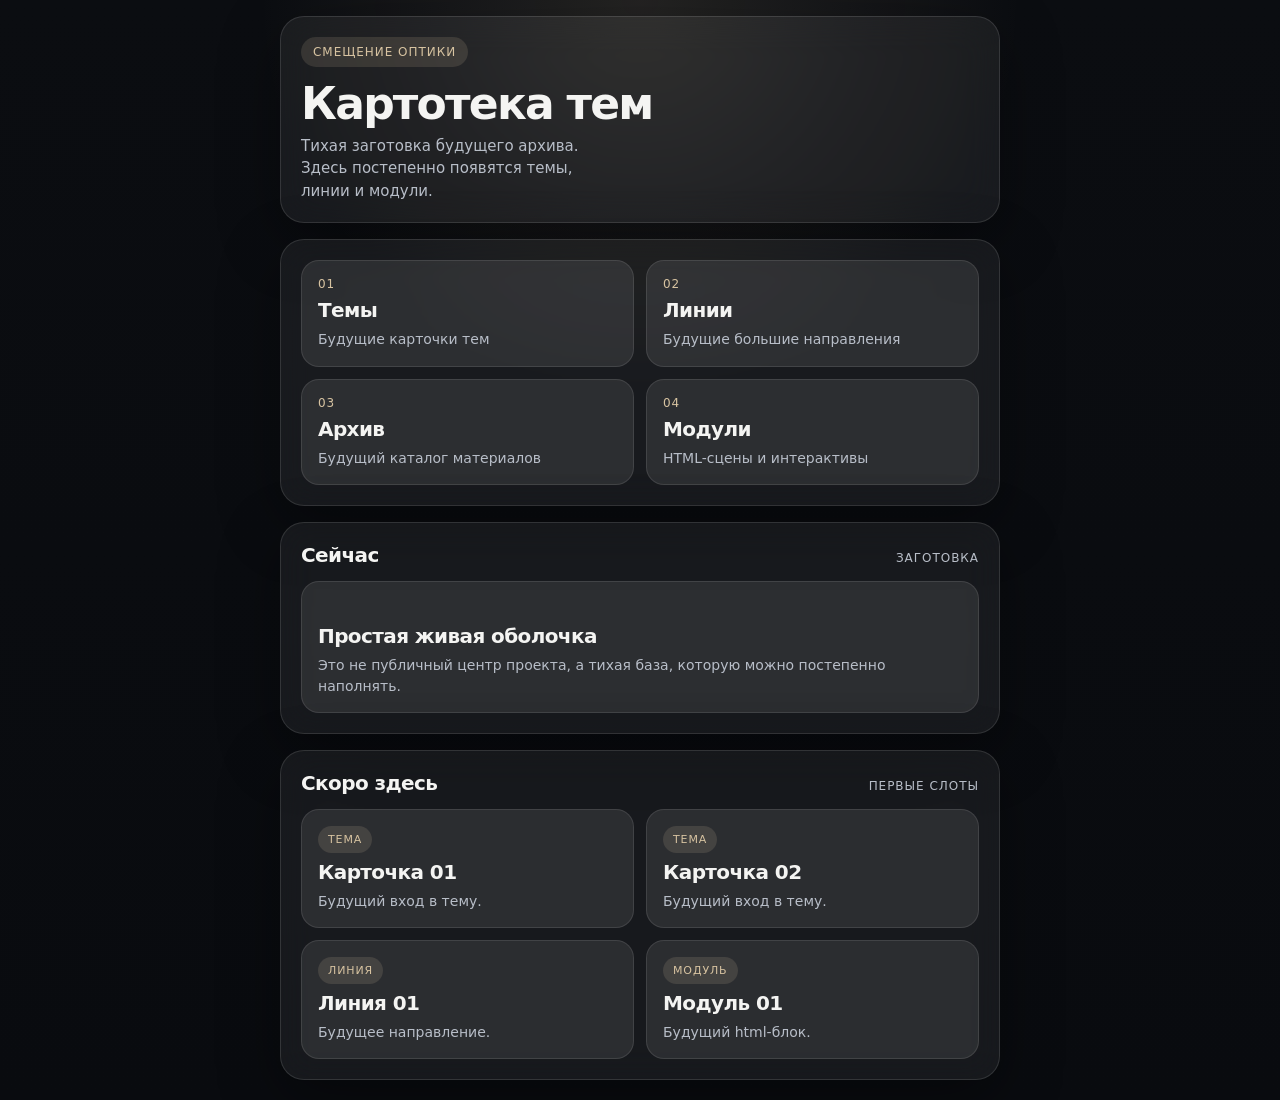
==== index.html @ 25869481 "Add initial Optika mobile-first site shell" ====
<!DOCTYPE html>
<html lang="ru">
<head>
  <meta charset="UTF-8" />
  <meta name="viewport" content="width=device-width, initial-scale=1.0, viewport-fit=cover" />
  <title>Смещение оптики</title>
  <meta name="description" content="Заготовка картотеки тем проекта Смещение оптики." />
  <link rel="stylesheet" href="assets/styles.css" />
</head>
<body>
  <div class="app-shell">
    <header class="hero">
      <div class="hero__badge">СМЕЩЕНИЕ ОПТИКИ</div>
      <h1>Картотека тем</h1>
      <p class="hero__text">Тихая заготовка будущего архива. Здесь постепенно появятся темы, линии и модули.</p>
    </header>
    <main class="stack">
      <section class="panel panel--nav">
        <a class="nav-card" href="themes.html"><span class="nav-card__kicker">01</span><strong>Темы</strong><span>Будущие карточки тем</span></a>
        <a class="nav-card" href="lines.html"><span class="nav-card__kicker">02</span><strong>Линии</strong><span>Будущие большие направления</span></a>
        <a class="nav-card" href="archive.html"><span class="nav-card__kicker">03</span><strong>Архив</strong><span>Будущий каталог материалов</span></a>
        <a class="nav-card" href="modules.html"><span class="nav-card__kicker">04</span><strong>Модули</strong><span>HTML-сцены и интерактивы</span></a>
      </section>
      <section class="panel">
        <div class="section-head"><h2>Сейчас</h2><span>Заготовка</span></div>
        <div class="placeholder-card placeholder-card--wide"><strong>Простая живая оболочка</strong><p>Это не публичный центр проекта, а тихая база, которую можно постепенно наполнять.</p></div>
      </section>
      <section class="panel">
        <div class="section-head"><h2>Скоро здесь</h2><span>Первые слоты</span></div>
        <div class="grid grid--2">
          <article class="placeholder-card"><span class="tag">ТЕМА</span><strong>Карточка 01</strong><p>Будущий вход в тему.</p></article>
          <article class="placeholder-card"><span class="tag">ТЕМА</span><strong>Карточка 02</strong><p>Будущий вход в тему.</p></article>
          <article class="placeholder-card"><span class="tag">ЛИНИЯ</span><strong>Линия 01</strong><p>Будущее направление.</p></article>
          <article class="placeholder-card"><span class="tag">МОДУЛЬ</span><strong>Модуль 01</strong><p>Будущий html-блок.</p></article>
        </div>
      </section>
    </main>
  </div>
  <script src="assets/app.js"></script>
</body>
</html>
---- assets/styles.css ----
:root {
  --bg: #0a0c10;
  --panel: rgba(255,255,255,0.06);
  --panel-strong: rgba(255,255,255,0.09);
  --border: rgba(255,255,255,0.12);
  --text: #f4f4f2;
  --muted: #b8bec8;
  --accent: #d7c3a1;
  --tag: rgba(215,195,161,0.14);
  --shadow: 0 18px 60px rgba(0,0,0,0.35);
  --radius: 24px;
  --radius-sm: 18px;
  --max: 720px;
}
* { box-sizing: border-box; }
html, body {
  margin: 0;
  min-height: 100%;
  background: radial-gradient(circle at top, rgba(215,195,161,0.12), transparent 30%), linear-gradient(180deg, #0b0d11 0%, #090b0f 100%);
  color: var(--text);
  font-family: Inter, ui-sans-serif, system-ui, -apple-system, BlinkMacSystemFont, "Segoe UI", sans-serif;
}
a { color: inherit; text-decoration: none; }
body { padding: max(16px, env(safe-area-inset-top)) 16px max(20px, env(safe-area-inset-bottom)); }
.app-shell { width: 100%; max-width: var(--max); margin: 0 auto; }
.hero, .panel {
  backdrop-filter: blur(18px);
  -webkit-backdrop-filter: blur(18px);
  background: var(--panel);
  border: 1px solid var(--border);
  border-radius: var(--radius);
  box-shadow: var(--shadow);
}
.hero { padding: 22px 20px; margin-bottom: 16px; }
.hero__badge {
  display: inline-flex; padding: 8px 12px; border-radius: 999px; background: var(--tag); color: var(--accent);
  font-size: 12px; letter-spacing: 0.08em; text-transform: uppercase;
}
.hero h1 { margin: 16px 0 10px; font-size: clamp(30px, 8vw, 44px); line-height: 0.95; letter-spacing: -0.04em; }
.hero__text { margin: 0; color: var(--muted); font-size: 15px; line-height: 1.5; max-width: 34ch; }
.stack { display: grid; gap: 16px; }
.panel { padding: 16px; }
.panel--nav { display: grid; gap: 12px; }
.nav-card, .placeholder-card {
  display: grid; gap: 8px; padding: 16px; border-radius: var(--radius-sm);
  border: 1px solid rgba(255,255,255,0.1); background: var(--panel-strong);
}
.nav-card strong, .placeholder-card strong { font-size: 20px; line-height: 1.1; letter-spacing: -0.03em; }
.nav-card span:last-child, .placeholder-card p { color: var(--muted); font-size: 14px; line-height: 1.45; margin: 0; }
.nav-card__kicker { color: var(--accent); font-size: 12px; letter-spacing: 0.08em; text-transform: uppercase; }
.section-head { display: flex; justify-content: space-between; align-items: baseline; gap: 12px; margin-bottom: 14px; }
.section-head h2 { margin: 0; font-size: 20px; letter-spacing: -0.03em; }
.section-head span { color: var(--muted); font-size: 12px; text-transform: uppercase; letter-spacing: 0.08em; }
.grid { display: grid; gap: 12px; }
.grid--2 { grid-template-columns: 1fr; }
.placeholder-card--wide { min-height: 132px; align-content: end; }
.tag { width: fit-content; padding: 7px 10px; border-radius: 999px; background: var(--tag); color: var(--accent); font-size: 11px; letter-spacing: 0.08em; text-transform: uppercase; }
.page-top { display: flex; align-items: center; justify-content: space-between; gap: 12px; margin-bottom: 16px; }
.back-link { color: var(--muted); font-size: 14px; }
.page-title { margin: 0; font-size: clamp(26px, 7vw, 36px); letter-spacing: -0.04em; }
.page-text { margin: 6px 0 0; color: var(--muted); font-size: 14px; line-height: 1.45; }
@media (min-width: 700px) {
  body { padding-left: 20px; padding-right: 20px; }
  .grid--2 { grid-template-columns: 1fr 1fr; }
  .panel--nav { grid-template-columns: 1fr 1fr; }
  .hero, .panel { padding: 20px; }
}
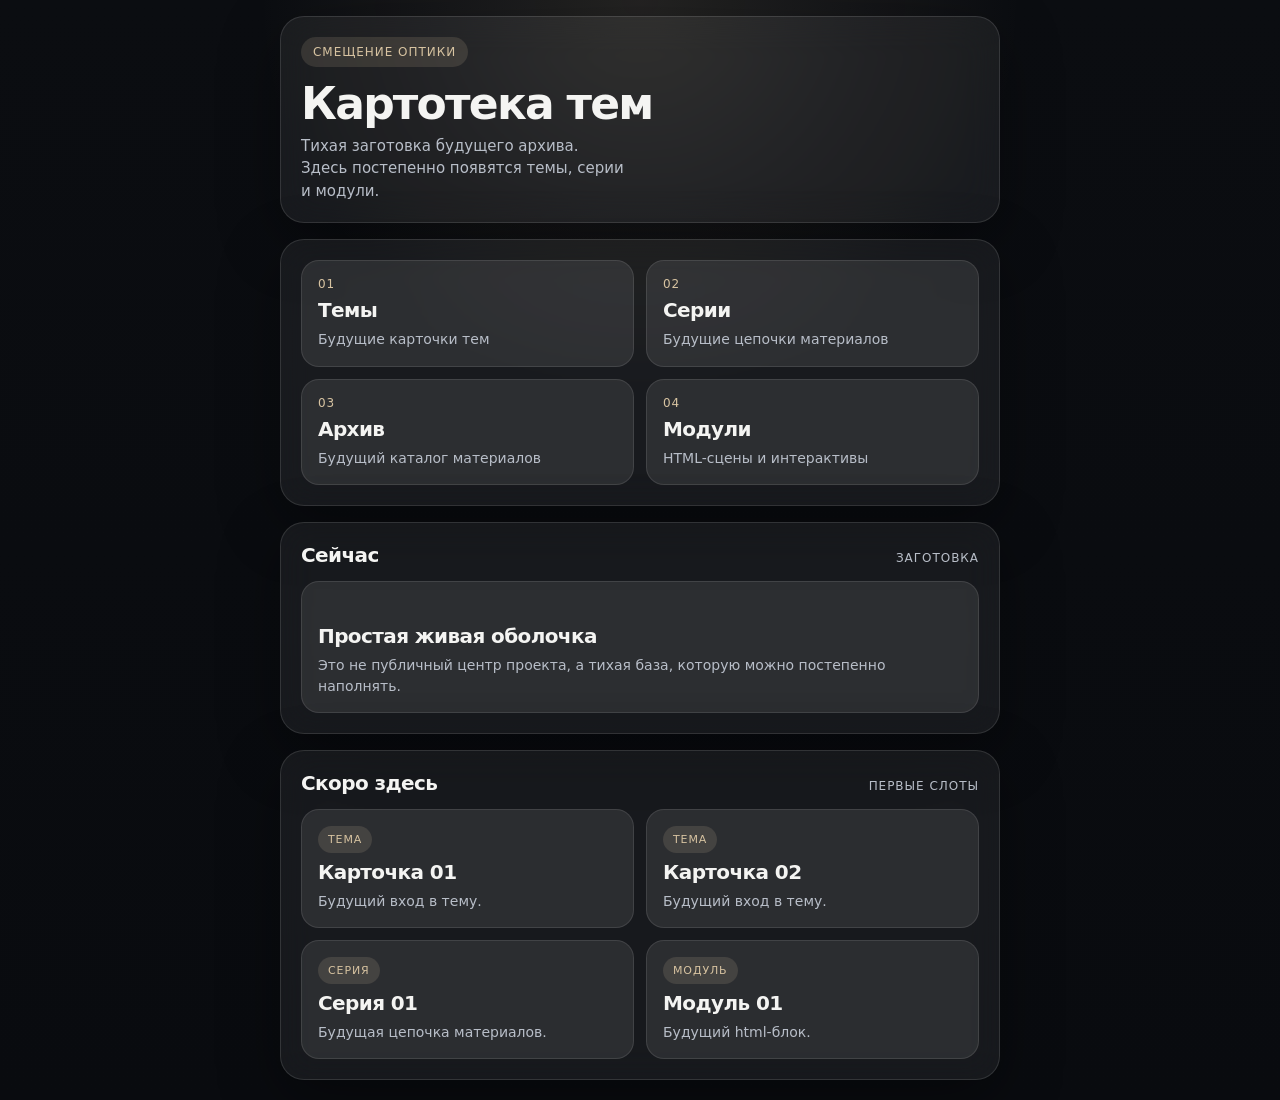
==== commit a8c72a25: "Rename lines section to series" ====
--- a/index.html
+++ b/index.html
@@ -12,12 +12,12 @@
     <header class="hero">
       <div class="hero__badge">СМЕЩЕНИЕ ОПТИКИ</div>
       <h1>Картотека тем</h1>
-      <p class="hero__text">Тихая заготовка будущего архива. Здесь постепенно появятся темы, линии и модули.</p>
+      <p class="hero__text">Тихая заготовка будущего архива. Здесь постепенно появятся темы, серии и модули.</p>
     </header>
     <main class="stack">
       <section class="panel panel--nav">
         <a class="nav-card" href="themes.html"><span class="nav-card__kicker">01</span><strong>Темы</strong><span>Будущие карточки тем</span></a>
-        <a class="nav-card" href="lines.html"><span class="nav-card__kicker">02</span><strong>Линии</strong><span>Будущие большие направления</span></a>
+        <a class="nav-card" href="lines.html"><span class="nav-card__kicker">02</span><strong>Серии</strong><span>Будущие цепочки материалов</span></a>
         <a class="nav-card" href="archive.html"><span class="nav-card__kicker">03</span><strong>Архив</strong><span>Будущий каталог материалов</span></a>
         <a class="nav-card" href="modules.html"><span class="nav-card__kicker">04</span><strong>Модули</strong><span>HTML-сцены и интерактивы</span></a>
       </section>
@@ -30,7 +30,7 @@
         <div class="grid grid--2">
           <article class="placeholder-card"><span class="tag">ТЕМА</span><strong>Карточка 01</strong><p>Будущий вход в тему.</p></article>
           <article class="placeholder-card"><span class="tag">ТЕМА</span><strong>Карточка 02</strong><p>Будущий вход в тему.</p></article>
-          <article class="placeholder-card"><span class="tag">ЛИНИЯ</span><strong>Линия 01</strong><p>Будущее направление.</p></article>
+          <article class="placeholder-card"><span class="tag">СЕРИЯ</span><strong>Серия 01</strong><p>Будущая цепочка материалов.</p></article>
           <article class="placeholder-card"><span class="tag">МОДУЛЬ</span><strong>Модуль 01</strong><p>Будущий html-блок.</p></article>
         </div>
       </section>
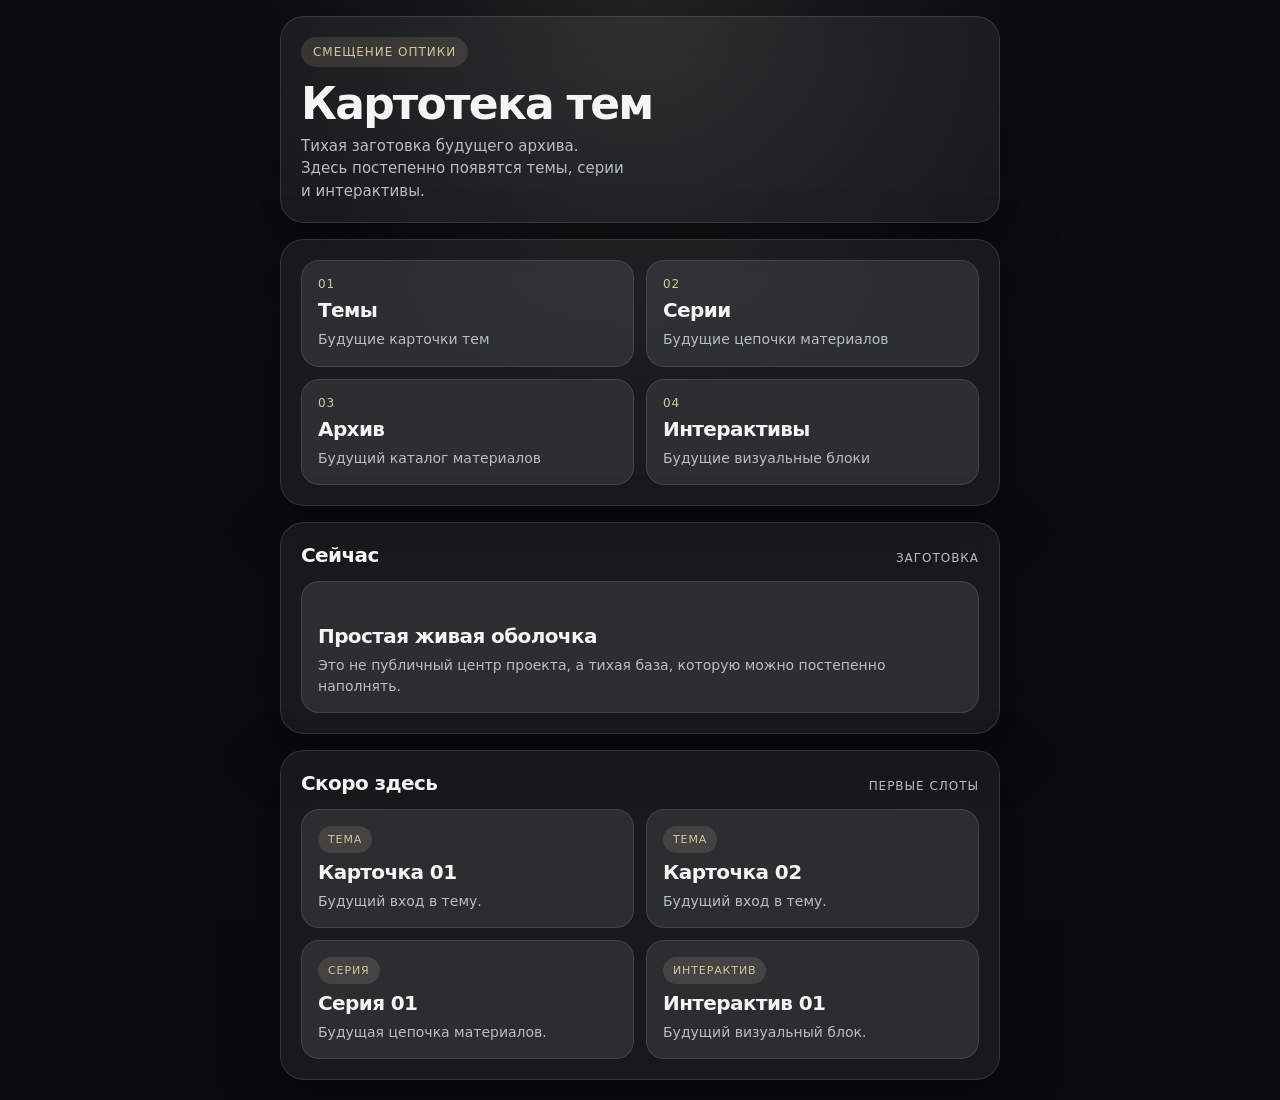
==== commit ab05c368: "Rename modules to interactive section" ====
--- a/index.html
+++ b/index.html
@@ -12,14 +12,14 @@
     <header class="hero">
       <div class="hero__badge">СМЕЩЕНИЕ ОПТИКИ</div>
       <h1>Картотека тем</h1>
-      <p class="hero__text">Тихая заготовка будущего архива. Здесь постепенно появятся темы, серии и модули.</p>
+      <p class="hero__text">Тихая заготовка будущего архива. Здесь постепенно появятся темы, серии и интерактивы.</p>
     </header>
     <main class="stack">
       <section class="panel panel--nav">
         <a class="nav-card" href="themes.html"><span class="nav-card__kicker">01</span><strong>Темы</strong><span>Будущие карточки тем</span></a>
         <a class="nav-card" href="lines.html"><span class="nav-card__kicker">02</span><strong>Серии</strong><span>Будущие цепочки материалов</span></a>
         <a class="nav-card" href="archive.html"><span class="nav-card__kicker">03</span><strong>Архив</strong><span>Будущий каталог материалов</span></a>
-        <a class="nav-card" href="modules.html"><span class="nav-card__kicker">04</span><strong>Модули</strong><span>HTML-сцены и интерактивы</span></a>
+        <a class="nav-card" href="modules.html"><span class="nav-card__kicker">04</span><strong>Интерактивы</strong><span>Будущие визуальные блоки</span></a>
       </section>
       <section class="panel">
         <div class="section-head"><h2>Сейчас</h2><span>Заготовка</span></div>
@@ -31,7 +31,7 @@
           <article class="placeholder-card"><span class="tag">ТЕМА</span><strong>Карточка 01</strong><p>Будущий вход в тему.</p></article>
           <article class="placeholder-card"><span class="tag">ТЕМА</span><strong>Карточка 02</strong><p>Будущий вход в тему.</p></article>
           <article class="placeholder-card"><span class="tag">СЕРИЯ</span><strong>Серия 01</strong><p>Будущая цепочка материалов.</p></article>
-          <article class="placeholder-card"><span class="tag">МОДУЛЬ</span><strong>Модуль 01</strong><p>Будущий html-блок.</p></article>
+          <article class="placeholder-card"><span class="tag">ИНТЕРАКТИВ</span><strong>Интерактив 01</strong><p>Будущий визуальный блок.</p></article>
         </div>
       </section>
     </main>
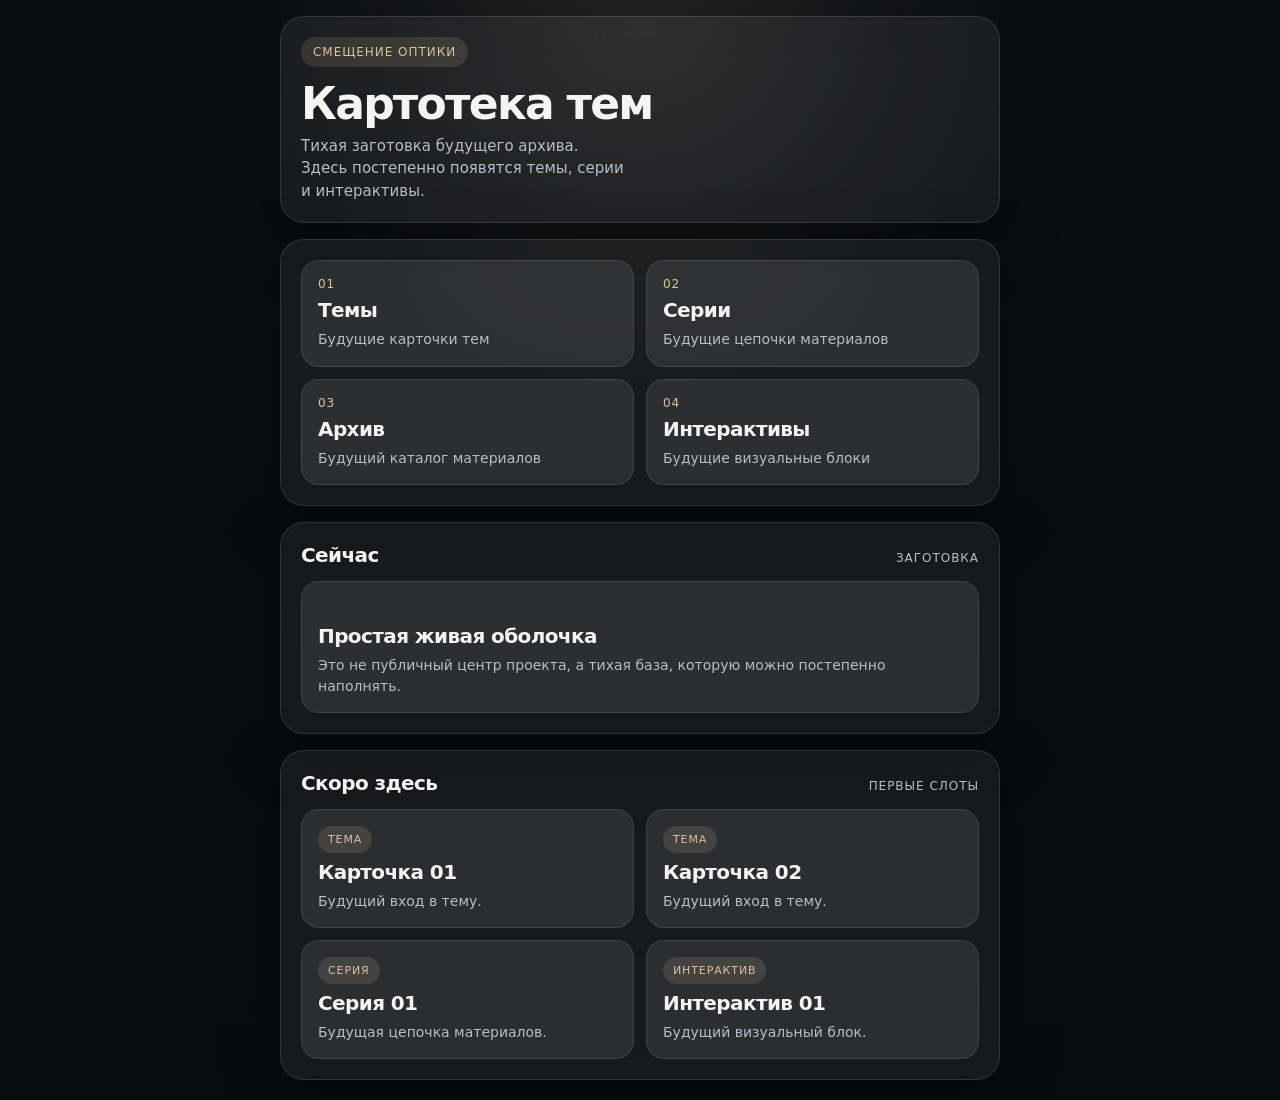
==== commit e167c042: "Add subtle top signature" ====
--- a/index.html
+++ b/index.html
@@ -6,8 +6,12 @@
   <title>Смещение оптики</title>
   <meta name="description" content="Заготовка картотеки тем проекта Смещение оптики." />
   <link rel="stylesheet" href="assets/styles.css" />
+  <style>
+    .top-signature{position:fixed;top:3.1%;left:50%;transform:translateX(-50%);z-index:999;pointer-events:none;user-select:none;white-space:nowrap;font-size:.56rem;font-weight:300;letter-spacing:.16em;text-transform:lowercase;color:rgba(242,237,247,.035);text-shadow:none;opacity:1}
+  </style>
 </head>
 <body>
+  <div class="top-signature">@parchaipodusham</div>
   <div class="app-shell">
     <header class="hero">
       <div class="hero__badge">СМЕЩЕНИЕ ОПТИКИ</div>
